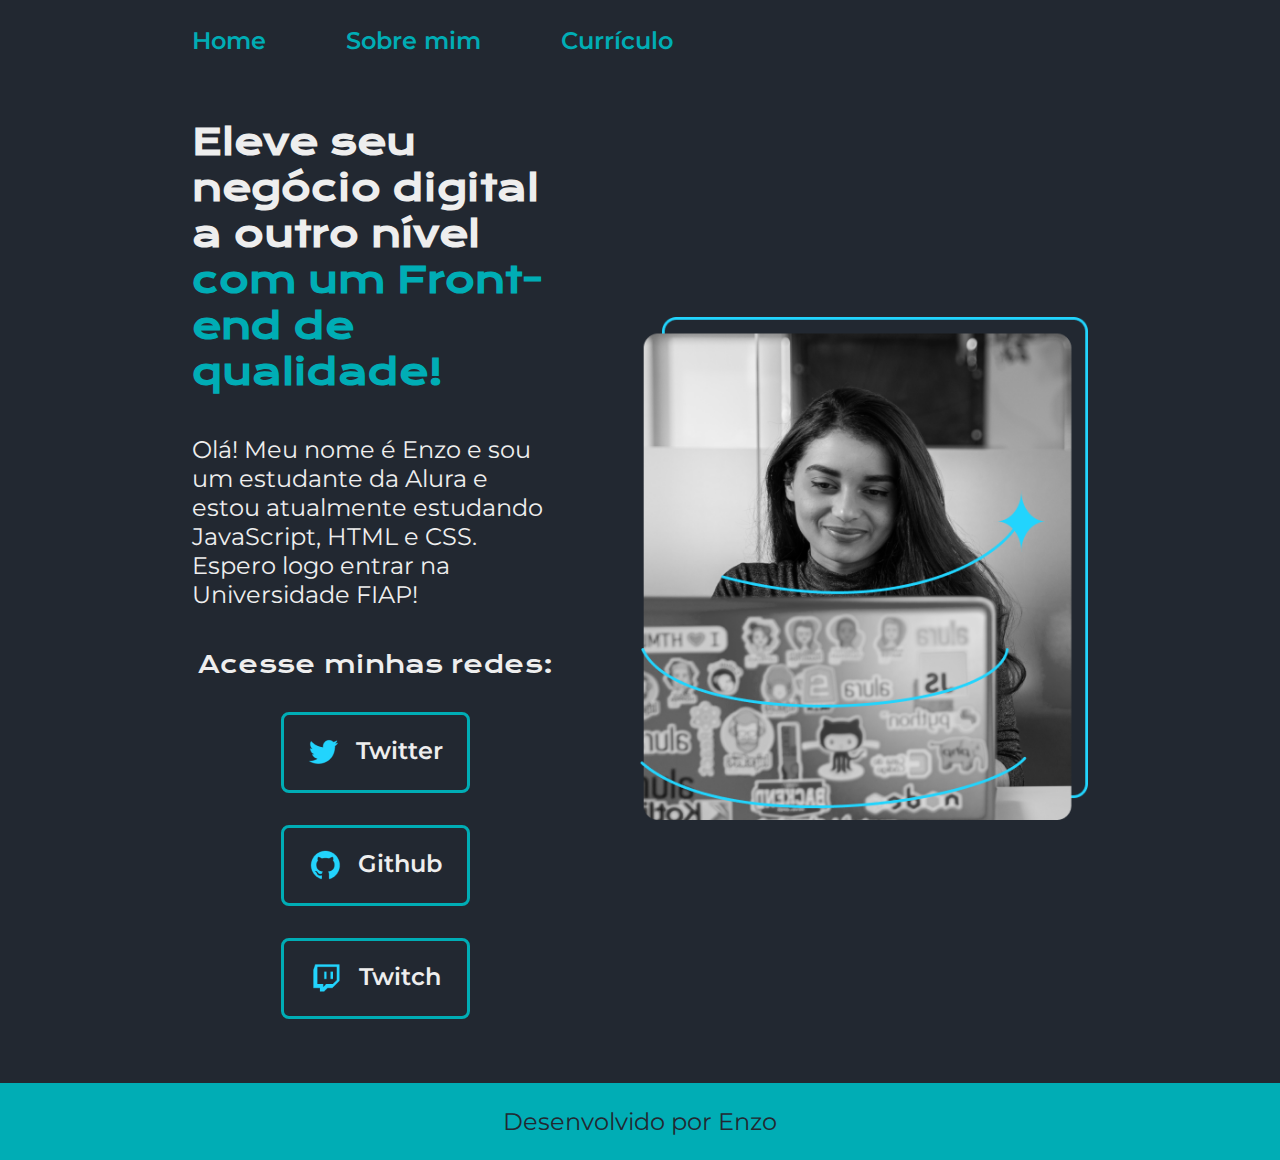
==== index.html @ fffe0094 "first commit" ====
<!DOCTYPE html>
<html lang="pt-br">
    <head>
        <meta charset="UTF-8">
        <meta http-equiv="X-UA-Compatible" content="IE=edge">
        <meta name="viewport" content="width=device-width, initial-scale=1.0">
        <title>Portifólio</title>
        <link rel="stylesheet" href="./styles/style.css"> <!--É essa linha que conecta a página HTML com o arquivo CSS-->
    </head>
    <body>
        <header class="cabecalho">
            <nav class="cabecalho__menu">
                <a class="cabecalho__menu__link" href="index.html">Home</a>
                <a class="cabecalho__menu__link" href="about.html">Sobre mim</a>
                <a class="cabecalho__menu__link" href="curriculo.html">Currículo</a>
            </nav>
        </header>
        <main class="apresentacao">
            <section class="apresentacao__conteudo">
                <h1 class="apresentacao__conteudo__titulo">Eleve seu negócio digital a outro nível <strong class="titulo-destaque">com um Front-end de qualidade!</strong></h1>
                <p class="apresentacao__conteudo__texto">Olá! Meu nome é Enzo e sou um estudante da Alura e estou atualmente estudando JavaScript, HTML e CSS. Espero logo entrar na Universidade FIAP!</p>
                <div class="apresentacao__links">
                    <h2 class="apresentacao__links__subtitulo">Acesse minhas redes:</h2>
                    <a class="apresentacao__links__navegacao" href="https://twitter.com/BrasilianerDer" target="_blank">
                        <img src="./assets/Twitter_Logo.png" alt="Logo do Twitter">
                        Twitter</a>
                    <a class="apresentacao__links__navegacao" href="https://github.com/DerBrasilianer" target="_blank">
                        <img src="./assets/Github_Logo.png" alt="Logo do Github">
                        Github</a>
                    <a class="apresentacao__links__navegacao" href="https://www.twitch.tv/Der_Brasilianer" target="_blank">
                        <img src="./assets/Twitch_Logo.png" alt="Logo da Twitch">
                        Twitch</a>
                </div>
            </section>
            <img class="apresentacao__imagem" src="./assets/Joana_Santos.png" alt="Foto de Joana Santos">
        </main>
        <footer>
            <p class="rodape">Desenvolvido por Enzo</p>
        </footer> 
    </body>
</html>
---- styles/style.css ----
@import url('https://fonts.googleapis.com/css2?family=Krona+One&family=Montserrat:wght@400;600&display=swap');
/* Usar o Google Fonts para encontrar diferentes tipos de fontes! */

:root {
    --cor-primaria: #222831 /*#000000*/;
    --cor-secundaria: #EEEEEE/*#F6F6F6*/;
    --cor-terciaria: #00ADB5 /*#22D4FD*/;
    --cor-hover: #393E46 /*#272727*/;
    
    --fonte-principal: 'Krona One', sans-serif;
    --fonte-secundaria: 'Montserrat', sans-serif;
}

* {
    margin: 0;
    padding: 0;
}

body {
    box-sizing: border-box;
    background-color: var(--cor-primaria);
    color: var(--cor-secundaria);
}

.cabecalho {
    padding: 2% 0% 0% 15% ;
}

.cabecalho__menu {
    display: flex;
    gap: 80px;
}

.cabecalho__menu__link {
    font-family: var(--fonte-secundaria);
    font-size: 1.5rem;
    font-weight: 600;
    color: var(--cor-terciaria);
    text-decoration: none;
}

.cabecalho__menu__link:hover {
    color: white;
}

.apresentacao {
    padding: 5% 15%; 
    display: flex;
    align-items: center;
    justify-content: space-between;
    gap: 82px;
}

.apresentacao__conteudo {
    width: 50%;
    display: flex;
    flex-direction: column;
    gap: 40px;
}

.apresentacao__conteudo__titulo {
    font-size: 2.25rem;
    font-family: var(--fonte-principal);
}

.titulo-destaque {
    color: var(--cor-terciaria);
}

.apresentacao__conteudo__texto {
    font-size: 1.5rem;
    font-family: var(--fonte-secundaria);
}

.apresentacao__links {
    display: flex;
    flex-direction: column;
    justify-content: space-between;
    align-items: center;
    gap: 32px;
}

.apresentacao__links__subtitulo {
    font-family: var(--fonte-principal);
    font-weight: 400;
    font-size: 1.5rem;
}

.apresentacao__links__navegacao {
    border: 3px solid var(--cor-terciaria);
    width: 50%;
    text-align: center;
    border-radius: 8px;
    font-size: 1.5rem;
    padding: 21.5px 0; /* 1º valor: Vertical | 2º valor: Horizontal */
    text-decoration: none;
    color: var(--cor-secundaria);
    font-family: var(--fonte-secundaria);
    font-weight: 600;
    display: flex;
    flex-direction: row;
    justify-content: center;
    gap: 16px;
}

.apresentacao__links__navegacao:hover {
    background-color: var(--cor-hover);
    border: 3px solid var(--cor-terciaria);
}

.apresentacao__imagem {
    width: 50%;
}

.rodape {
    padding: 24px;
    color: var(--cor-primaria);
    background-color: var(--cor-terciaria);
    text-align: center;
    font-family: var(--fonte-secundaria);
    font-size: 1.5rem;
    font-weight: 400;
}

@media (max-width: 1200px) {
    .cabecalho {
        padding: 6%;
    }

    .cabecalho__menu {
        /* Como no .cabecalho__menu já foi colocada a propriedade flexbox, não precisamos escrever novamente no @media */
        justify-content: center;
        gap: 40px;
    }

    .apresentacao {
        display: flex;
        flex-direction: column-reverse;
        padding: 5%;
    }

    .apresentacao__conteudo {
        width: auto;
    }
}

/* É uma boa prática sempre apresentar as classes no documento CSS na mesma ordem na qual elas aparecem no documento HTML */
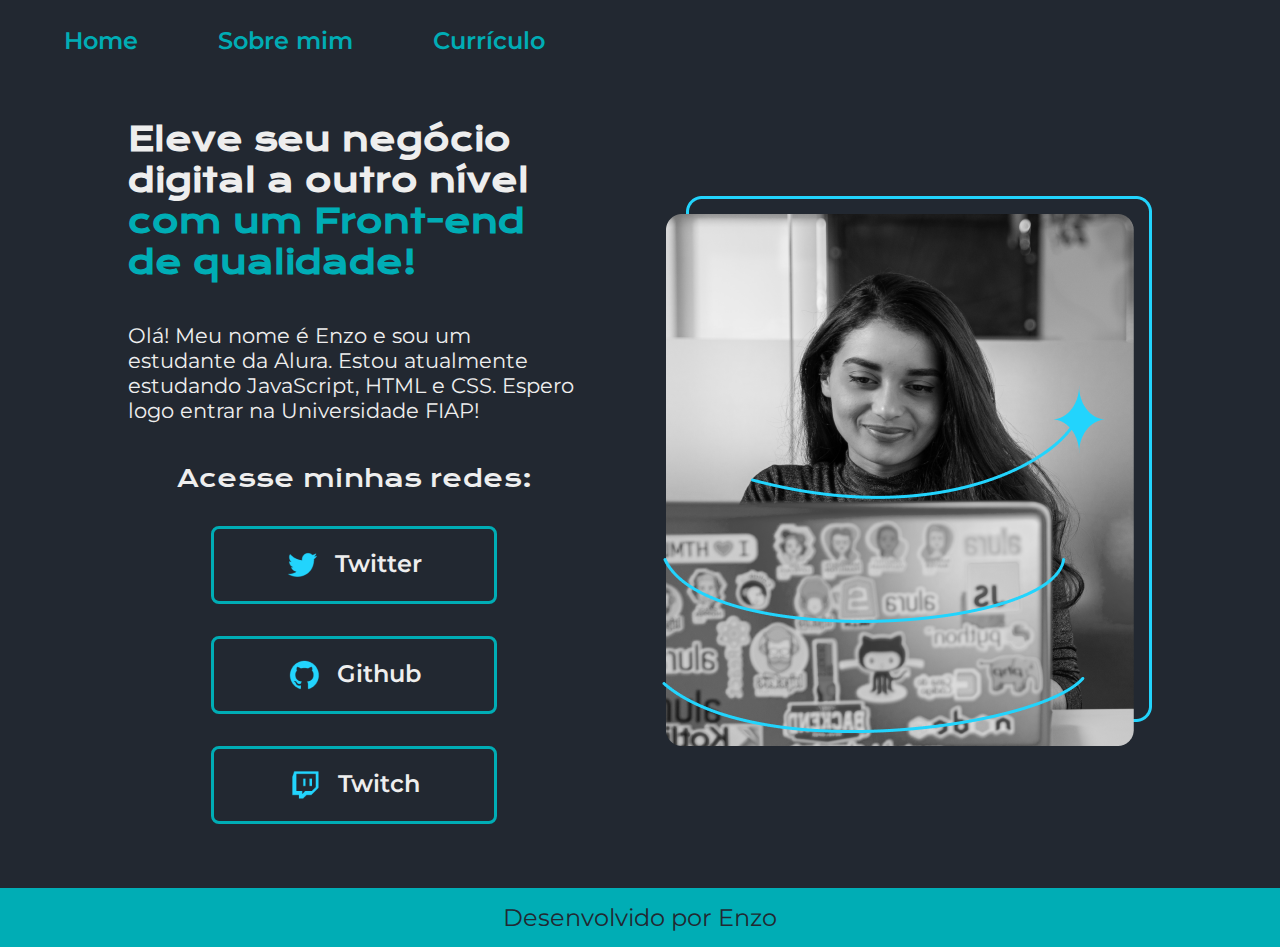
==== commit 3a4aff3e: "Consertar o tamanho dos elementos na tela 	modified:   index.html 	modified:   styles/style.css" ====
--- a/index.html
+++ b/index.html
@@ -18,7 +18,7 @@
         <main class="apresentacao">
             <section class="apresentacao__conteudo">
                 <h1 class="apresentacao__conteudo__titulo">Eleve seu negócio digital a outro nível <strong class="titulo-destaque">com um Front-end de qualidade!</strong></h1>
-                <p class="apresentacao__conteudo__texto">Olá! Meu nome é Enzo e sou um estudante da Alura e estou atualmente estudando JavaScript, HTML e CSS. Espero logo entrar na Universidade FIAP!</p>
+                <p class="apresentacao__conteudo__texto">Olá! Meu nome é Enzo e sou um estudante da Alura. Estou atualmente estudando JavaScript, HTML e CSS. Espero logo entrar na Universidade FIAP!</p>
                 <div class="apresentacao__links">
                     <h2 class="apresentacao__links__subtitulo">Acesse minhas redes:</h2>
                     <a class="apresentacao__links__navegacao" href="https://twitter.com/BrasilianerDer" target="_blank">
--- a/styles/style.css
+++ b/styles/style.css
@@ -23,7 +23,7 @@
 }
 
 .cabecalho {
-    padding: 2% 0% 0% 15% ;
+    padding: 2% 0% 0% 5% ;
 }
 
 .cabecalho__menu {
@@ -44,7 +44,7 @@
 }
 
 .apresentacao {
-    padding: 5% 15%; 
+    padding: 5% 10%; 
     display: flex;
     align-items: center;
     justify-content: space-between;
@@ -59,7 +59,7 @@
 }
 
 .apresentacao__conteudo__titulo {
-    font-size: 2.25rem;
+    font-size: 2rem;
     font-family: var(--fonte-principal);
 }
 
@@ -68,7 +68,7 @@
 }
 
 .apresentacao__conteudo__texto {
-    font-size: 1.5rem;
+    font-size: 1.3rem;
     font-family: var(--fonte-secundaria);
 }
 
@@ -92,7 +92,7 @@
     text-align: center;
     border-radius: 8px;
     font-size: 1.5rem;
-    padding: 21.5px 0; /* 1º valor: Vertical | 2º valor: Horizontal */
+    padding: 20px 27px; /* 1º valor: Vertical | 2º valor: Horizontal */
     text-decoration: none;
     color: var(--cor-secundaria);
     font-family: var(--fonte-secundaria);
@@ -113,7 +113,7 @@
 }
 
 .rodape {
-    padding: 24px;
+    padding: 15px;
     color: var(--cor-primaria);
     background-color: var(--cor-terciaria);
     text-align: center;
@@ -136,7 +136,7 @@
     .apresentacao {
         display: flex;
         flex-direction: column-reverse;
-        padding: 5%;
+        padding: 0%;
     }
 
     .apresentacao__conteudo {
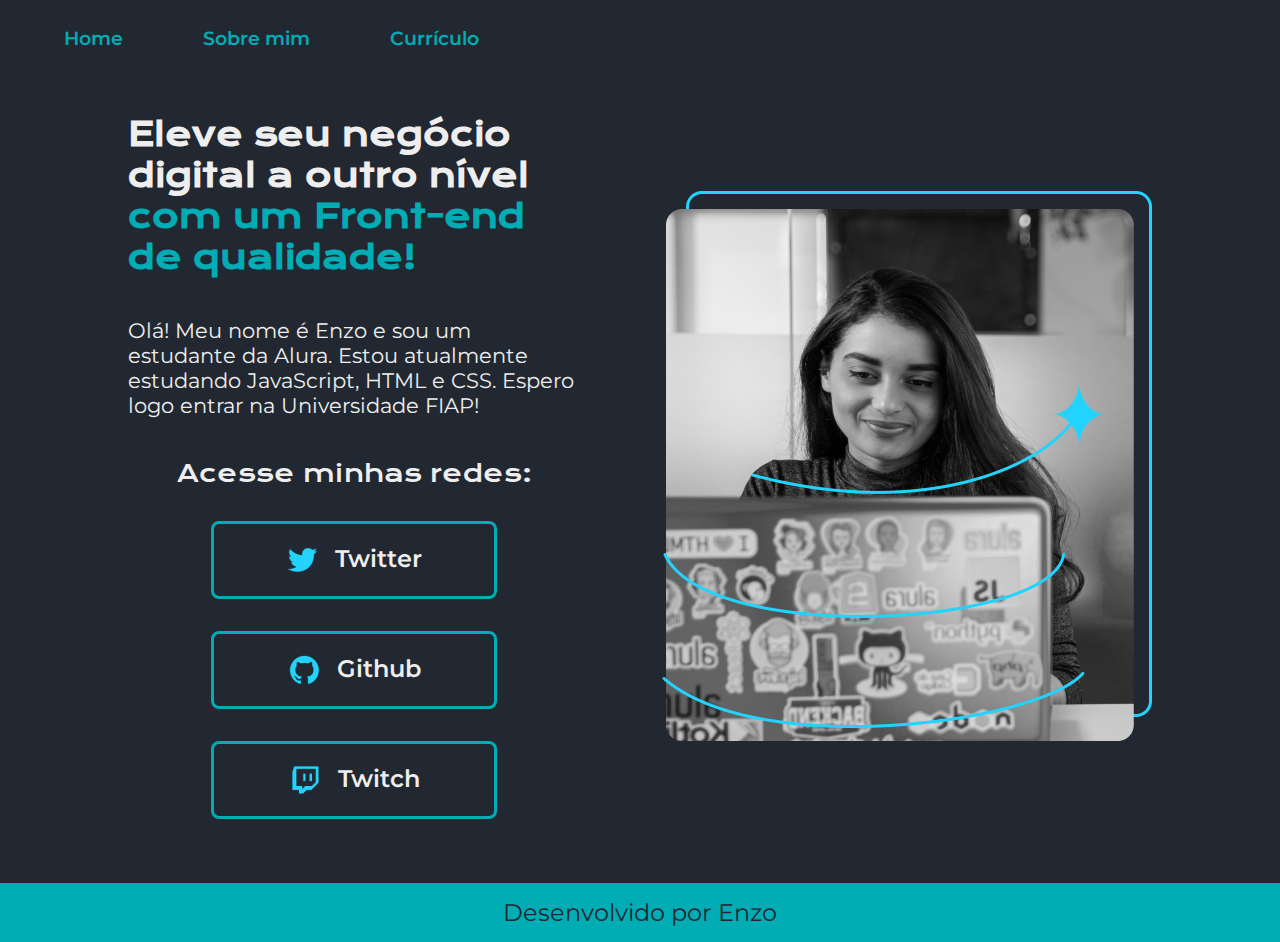
==== commit fe59f995: "Espaçando melhor o body e o head" ====
--- a/index.html
+++ b/index.html
@@ -1,5 +1,7 @@
 <!DOCTYPE html>
 <html lang="pt-br">
+
+
     <head>
         <meta charset="UTF-8">
         <meta http-equiv="X-UA-Compatible" content="IE=edge">
@@ -7,6 +9,8 @@
         <title>Portifólio</title>
         <link rel="stylesheet" href="./styles/style.css"> <!--É essa linha que conecta a página HTML com o arquivo CSS-->
     </head>
+
+
     <body>
         <header class="cabecalho">
             <nav class="cabecalho__menu">
@@ -38,4 +42,6 @@
             <p class="rodape">Desenvolvido por Enzo</p>
         </footer> 
     </body>
+
+    
 </html>--- a/styles/style.css
+++ b/styles/style.css
@@ -33,7 +33,7 @@
 
 .cabecalho__menu__link {
     font-family: var(--fonte-secundaria);
-    font-size: 1.5rem;
+    font-size: 1.2rem;
     font-weight: 600;
     color: var(--cor-terciaria);
     text-decoration: none;
@@ -133,10 +133,19 @@
         gap: 40px;
     }
 
+    .cabecalho__menu__link {
+        font-size: 1.2rem;
+    }
+
+    body {
+        background-color: var(--cor-primaria);
+        color: var(--cor-secundaria);
+    }
+
     .apresentacao {
         display: flex;
         flex-direction: column-reverse;
-        padding: 0%;
+        padding: 0% 0% 5%;
     }
 
     .apresentacao__conteudo {
